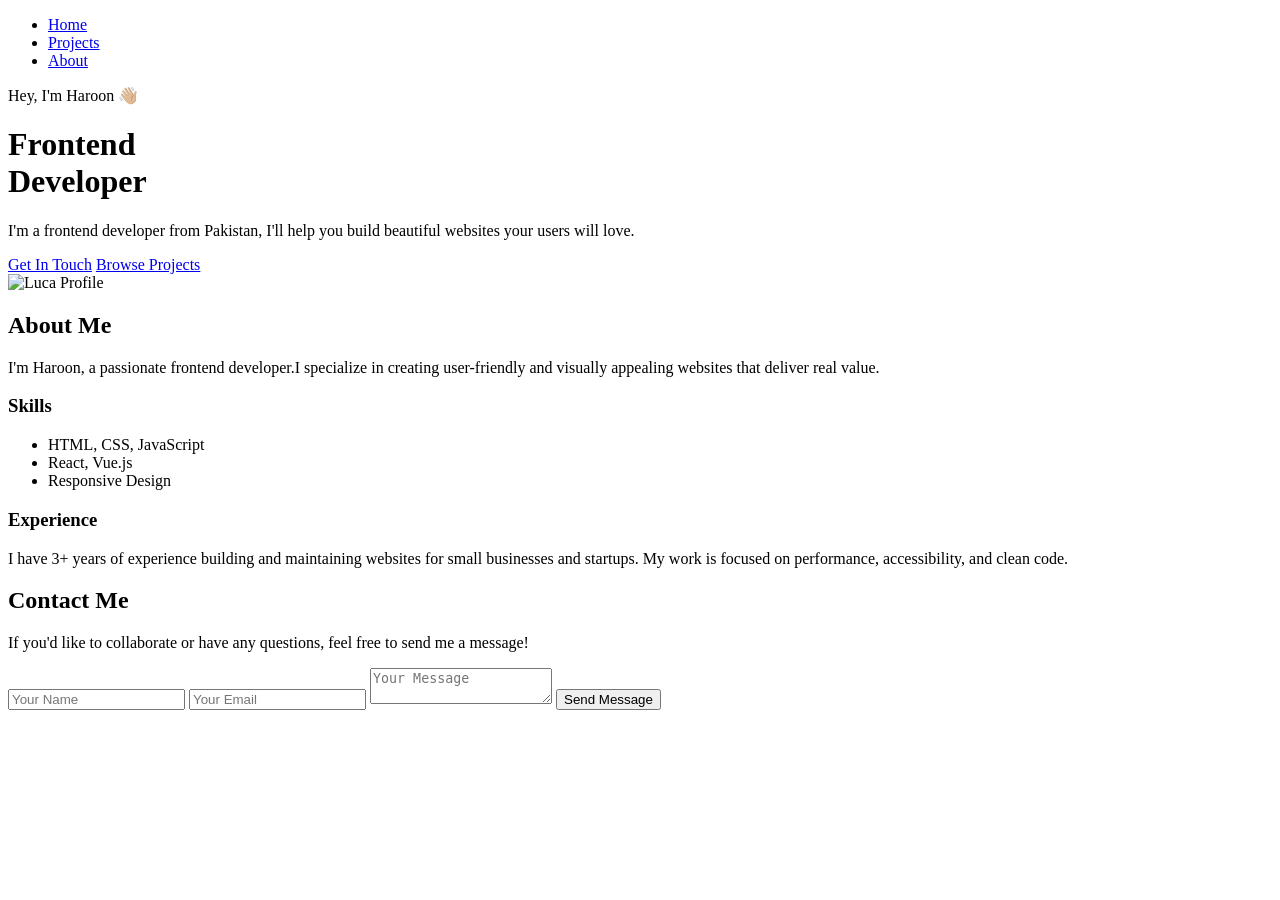
==== index.html @ 9f984e5c "added index.html" ====
<!DOCTYPE html>
<html lang="en">

<head>
  <meta charset="UTF-8" />
  <meta name="viewport" content="width=device-width, initial-scale=1.0" />
  <title>LucaDCZ - Frontend Developer</title>
  <link rel="stylesheet" href="style.css" />
</head>

<body>
  <header>
    <div class="container">

      <nav>
        <ul>
          <li><a href="#" class="active">Home</a></li>
          <li><a href="project html/">Projects</a></li>
          <li><a href="#about">About</a></li>

        </ul>
      </nav>
    </div>
  </header>

  <main>
    <div class="container main-content">
      <div class="text-content">
        <p class="intro">Hey, I'm Haroon 👋🏼</p>
        <h1><span class="highlight">Front</span>end <br />Developer</h1>
        <p class="description">
          I'm a frontend developer from Pakistan, I'll help you build beautiful websites your users will love.
        </p>
        <div class="buttons">
          <a href="#contact" class="btn primary">Get In Touch</a>

          <a href="#" class="btn secondary">Browse Projects</a>
        </div>
      </div>
      <div class="image-content">
        <img src="WhatsApp Image 2025-03-04 at 19.57.29_f777b558.jpg" alt="Luca Profile" />
      </div>
    </div>
  </main>
  <section id="about" class="about-section">
    <div class="container">
      <h2>About Me</h2>
      <p class="about-intro">
        I'm Haroon, a passionate frontend developer.I specialize in creating
        user-friendly and visually appealing websites that deliver real value.
      </p>
      <div class="about-details">
        <div>
          <h3>Skills</h3>
          <ul>
            <li>HTML, CSS, JavaScript</li>
            <li>React, Vue.js</li>
            <li>Responsive Design</li>
          </ul>
        </div>
        <div>
          <h3>Experience</h3>
          <p>
            I have 3+ years of experience building and maintaining websites for small businesses
            and startups. My work is focused on performance, accessibility, and clean code.
          </p>
        </div>
      </div>
    </div>
  </section>

  <section id="contact" class="contact-section">
    <div class="container">
      <h2>Contact Me</h2>
      <p>If you'd like to collaborate or have any questions, feel free to send me a message!</p>
      <form>
        <input type="text" placeholder="Your Name" required />
        <input type="email" placeholder="Your Email" required />
        <textarea placeholder="Your Message" required></textarea>
        <button type="submit">Send Message</button>
      </form>
    </div>
  </section>

</body>

</html>
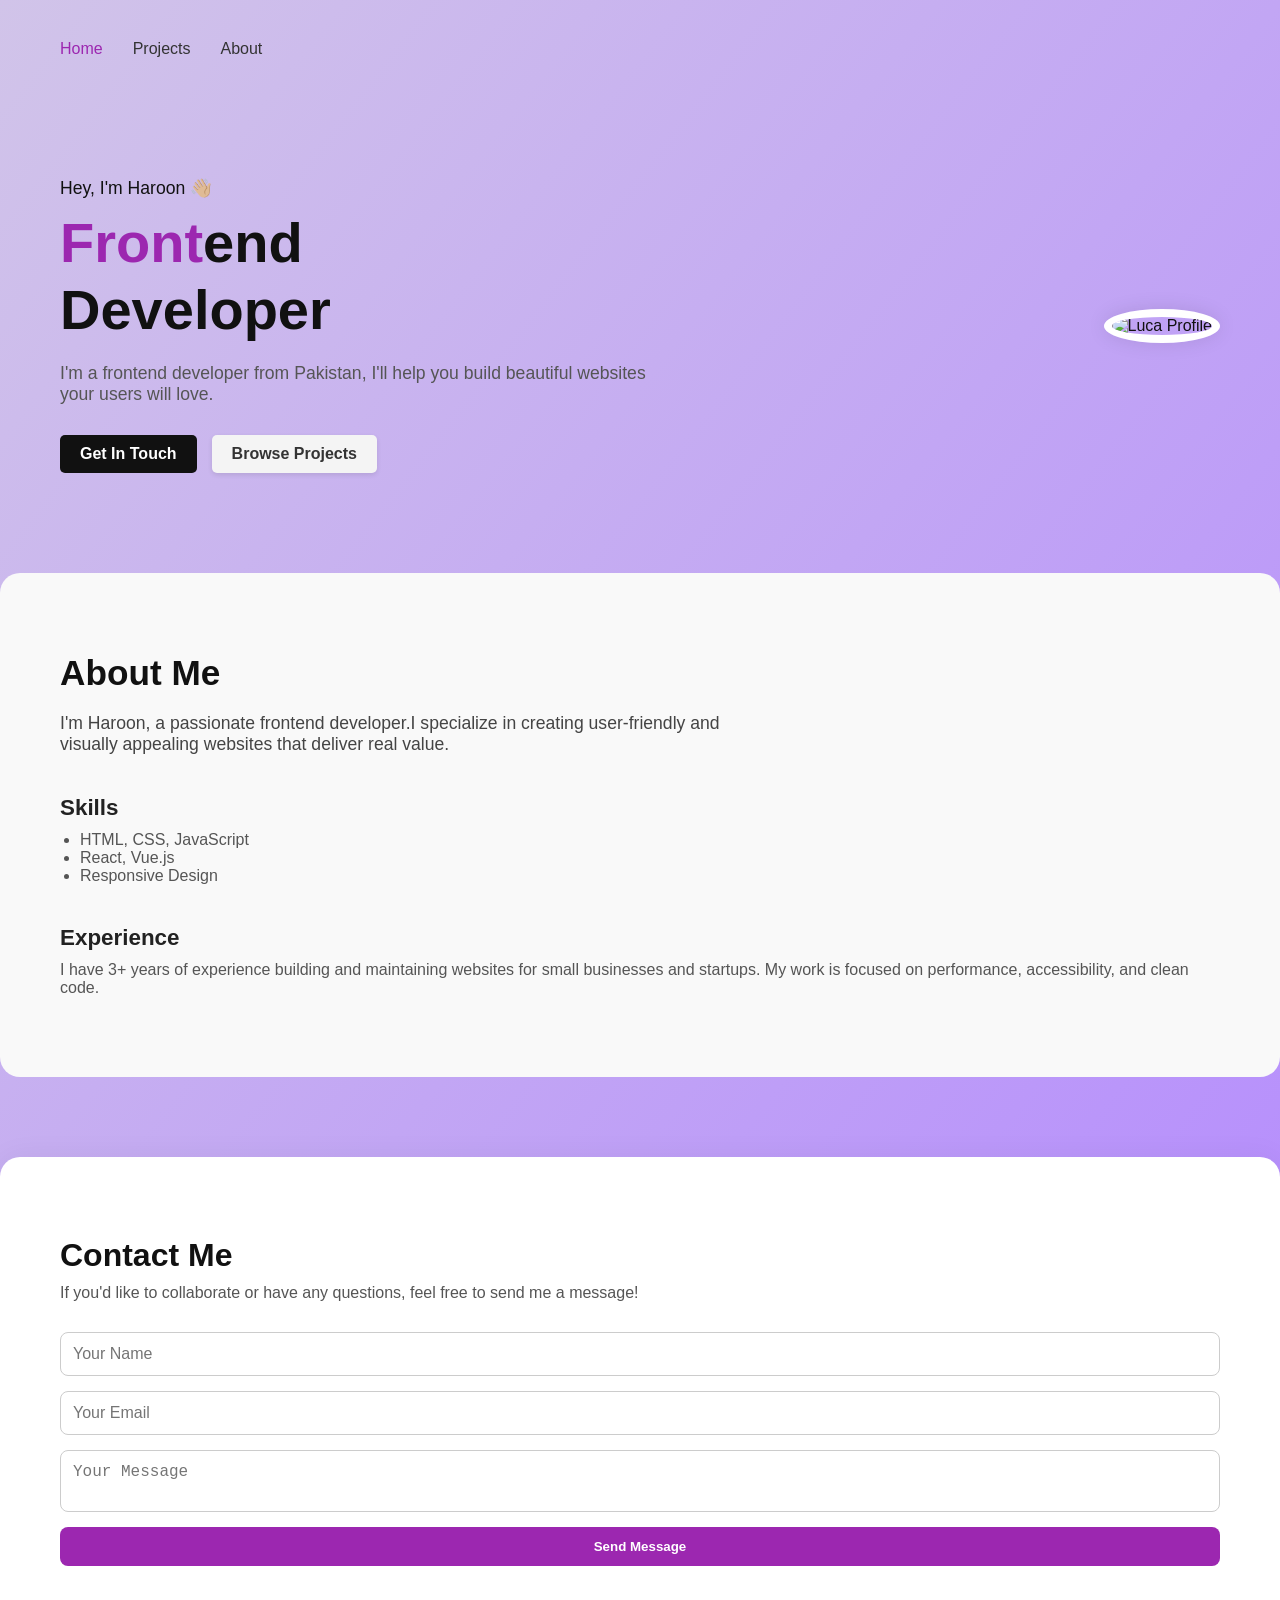
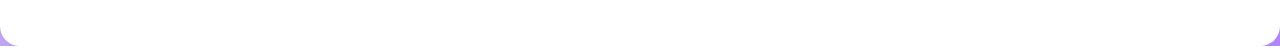
==== commit 527ab4ea: "Add files via upload added index.html" ====
--- a/index.html
+++ b/index.html
@@ -4,7 +4,7 @@
 <head>
   <meta charset="UTF-8" />
   <meta name="viewport" content="width=device-width, initial-scale=1.0" />
-  <title>LucaDCZ - Frontend Developer</title>
+  <title>Porfolio- Frontend Developer</title>
   <link rel="stylesheet" href="style.css" />
 </head>
 
--- a/style.css
+++ b/style.css
@@ -0,0 +1,218 @@
+* {
+  margin: 0;
+  padding: 0;
+  box-sizing: border-box;
+}
+
+body {
+  font-family: 'Segoe UI', Tahoma, Geneva, Verdana, sans-serif;
+  background: linear-gradient(to bottom right, #d1c4e9, #b388ff);
+  color: #111;
+}
+
+.container {
+  max-width: 1200px;
+  margin: 0 auto;
+  padding: 20px;
+}
+
+/* Header */
+header {
+  padding: 20px 0;
+}
+
+.logo {
+  font-weight: bold;
+  font-size: 1.2rem;
+}
+
+header .container {
+  display: flex;
+  justify-content: space-between;
+  align-items: center;
+}
+
+nav ul {
+  list-style: none;
+  display: flex;
+  gap: 30px;
+}
+
+nav a {
+  text-decoration: none;
+  color: #333;
+  font-weight: 500;
+}
+
+nav a.active {
+  color: #9c27b0;
+}
+
+/* Main Content */
+.main-content {
+  display: flex;
+  justify-content: space-between;
+  align-items: center;
+  margin-top: 60px;
+  flex-wrap: wrap;
+}
+
+.text-content {
+  max-width: 600px;
+}
+
+.intro {
+  font-size: 1.1rem;
+  margin-bottom: 10px;
+}
+
+h1 {
+  font-size: 3.5rem;
+  margin-bottom: 20px;
+  font-weight: 800;
+  line-height: 1.2;
+}
+
+.highlight {
+  color: #9c27b0;
+}
+
+.description {
+  font-size: 1.1rem;
+  color: #555;
+  margin-bottom: 30px;
+}
+
+.buttons {
+  display: flex;
+  gap: 15px;
+}
+
+.btn {
+  padding: 10px 20px;
+  text-decoration: none;
+  font-weight: bold;
+  border-radius: 5px;
+  transition: 0.3s;
+}
+
+.primary {
+  background-color: #111;
+  color: white;
+}
+
+.primary:hover {
+  background-color: #333;
+}
+
+.secondary {
+  background-color: #f4f4f4;
+  color: #333;
+  box-shadow: 0 2px 5px rgba(0, 0, 0, 0.1);
+}
+
+.secondary:hover {
+  background-color: #e0e0e0;
+}
+
+/* Image */
+.image-content img {
+  border-radius: 50%;
+  width: 250px;
+  height: 250px;
+  object-fit: fill;
+  border: 8px solid white;
+  box-shadow: 0 0 20px rgba(0, 0, 0, 0.1);
+}
+
+.contact-section {
+  background-color: #fff;
+  padding: 60px 20px;
+  margin-top: 80px;
+  border-radius: 20px;
+  box-shadow: 0 0 30px rgba(0, 0, 0, 0.05);
+}
+
+.contact-section h2 {
+  font-size: 2rem;
+  color: #111;
+  margin-bottom: 10px;
+}
+
+.contact-section p {
+  color: #555;
+  margin-bottom: 30px;
+}
+
+.contact-section form {
+  display: flex;
+  flex-direction: column;
+  gap: 15px;
+}
+
+.contact-section input,
+.contact-section textarea {
+  padding: 12px;
+  font-size: 1rem;
+  border: 1px solid #ccc;
+  border-radius: 8px;
+  resize: none;
+}
+
+.contact-section button {
+  padding: 12px;
+  background-color: #9c27b0;
+  color: white;
+  font-weight: bold;
+  border: none;
+  border-radius: 8px;
+  cursor: pointer;
+  transition: background-color 0.3s;
+}
+
+.contact-section button:hover {
+  background-color: #7b1fa2;
+}
+
+.about-section {
+  background-color: #f9f9f9;
+  padding: 60px 20px;
+  border-radius: 20px;
+  margin-top: 80px;
+}
+
+.about-section h2 {
+  font-size: 2.2rem;
+  margin-bottom: 20px;
+  color: #111;
+}
+
+.about-intro {
+  font-size: 1.1rem;
+  color: #444;
+  margin-bottom: 40px;
+  max-width: 700px;
+}
+
+.about-details {
+  display: flex;
+  flex-wrap: wrap;
+  gap: 40px;
+}
+
+.about-details h3 {
+  font-size: 1.4rem;
+  margin-bottom: 10px;
+  color: #222;
+}
+
+.about-details ul {
+  list-style-type: disc;
+  padding-left: 20px;
+}
+
+.about-details li,
+.about-details p {
+  font-size: 1rem;
+  color: #555;
+}
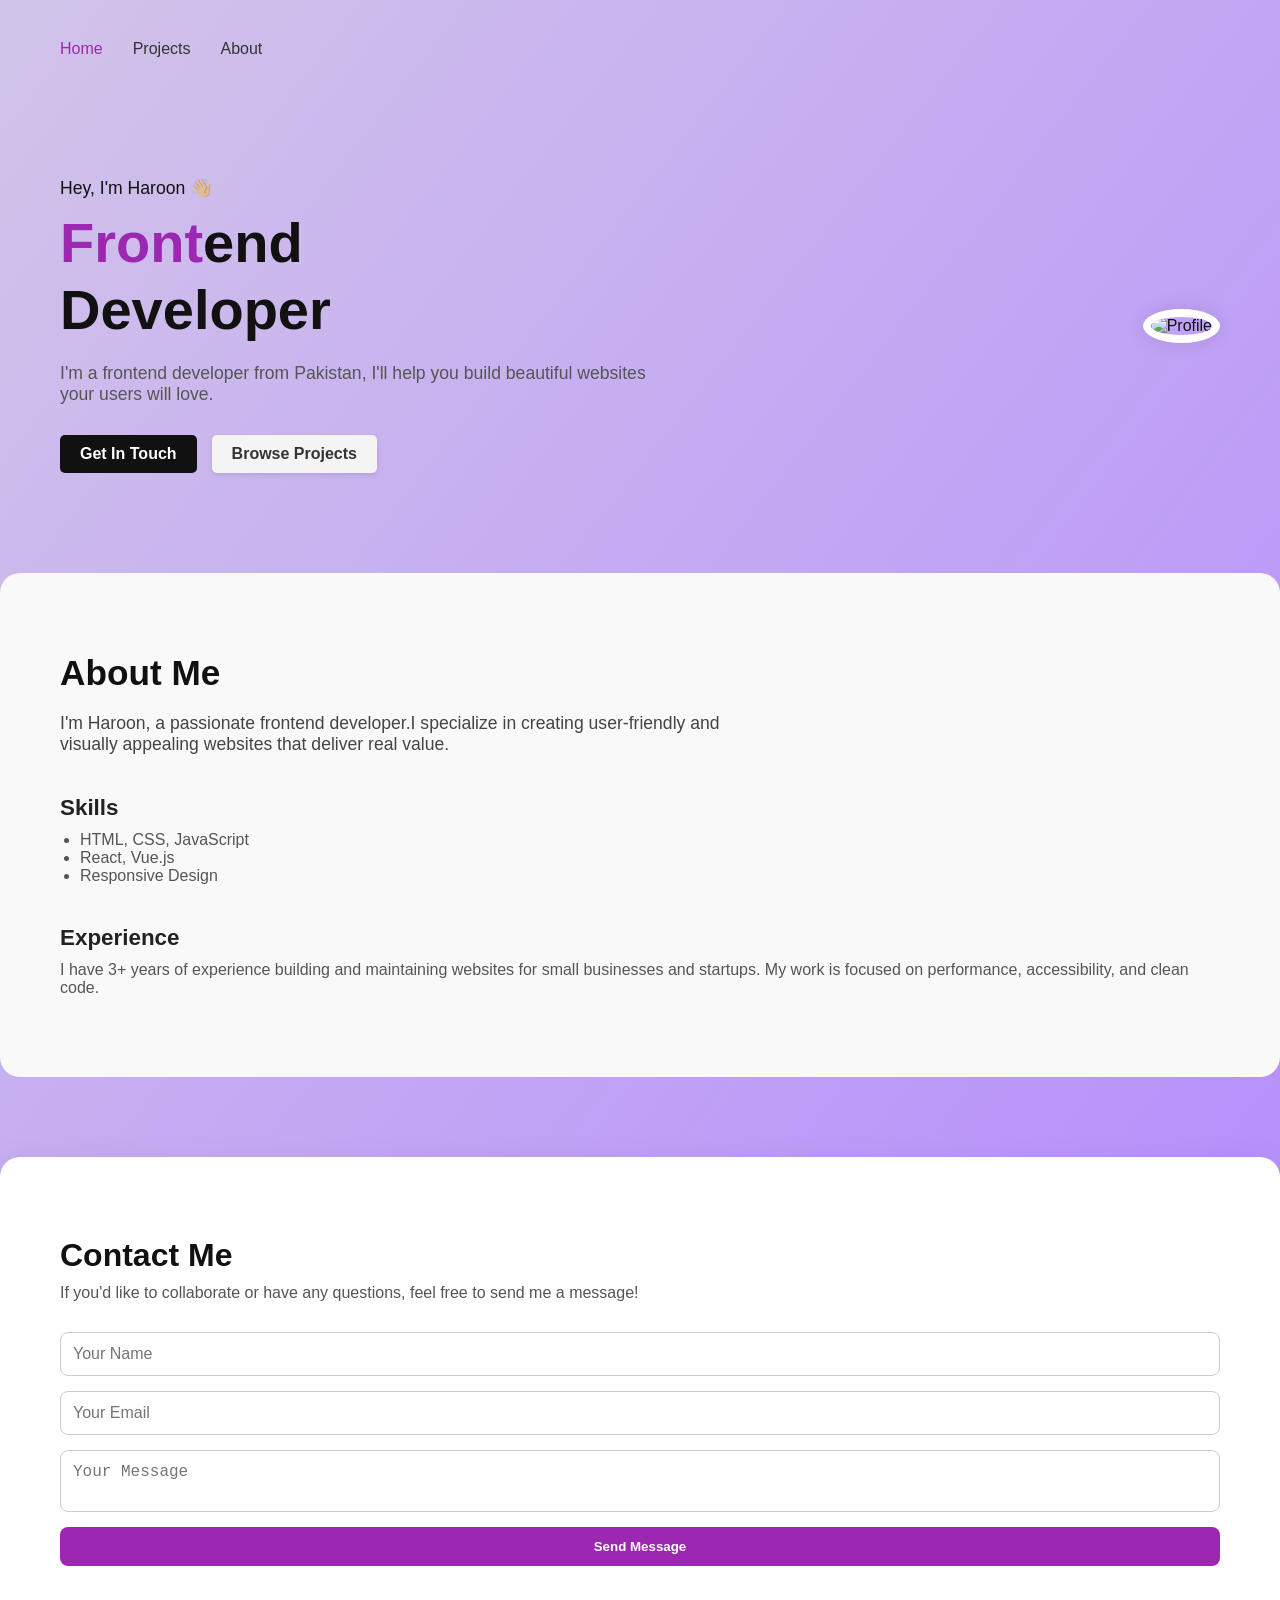
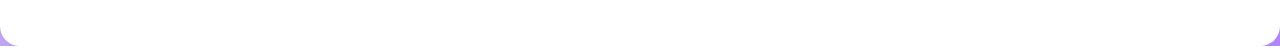
==== commit 1f8c5a71: "added index.html" ====
--- a/index.html
+++ b/index.html
@@ -38,7 +38,7 @@
         </div>
       </div>
       <div class="image-content">
-        <img src="WhatsApp Image 2025-03-04 at 19.57.29_f777b558.jpg" alt="Luca Profile" />
+        <img src="WhatsApp Image 2025-03-04 at 19.57.29_f777b558.jpg/my Porfolio" alt=" Profile" />
       </div>
     </div>
   </main>
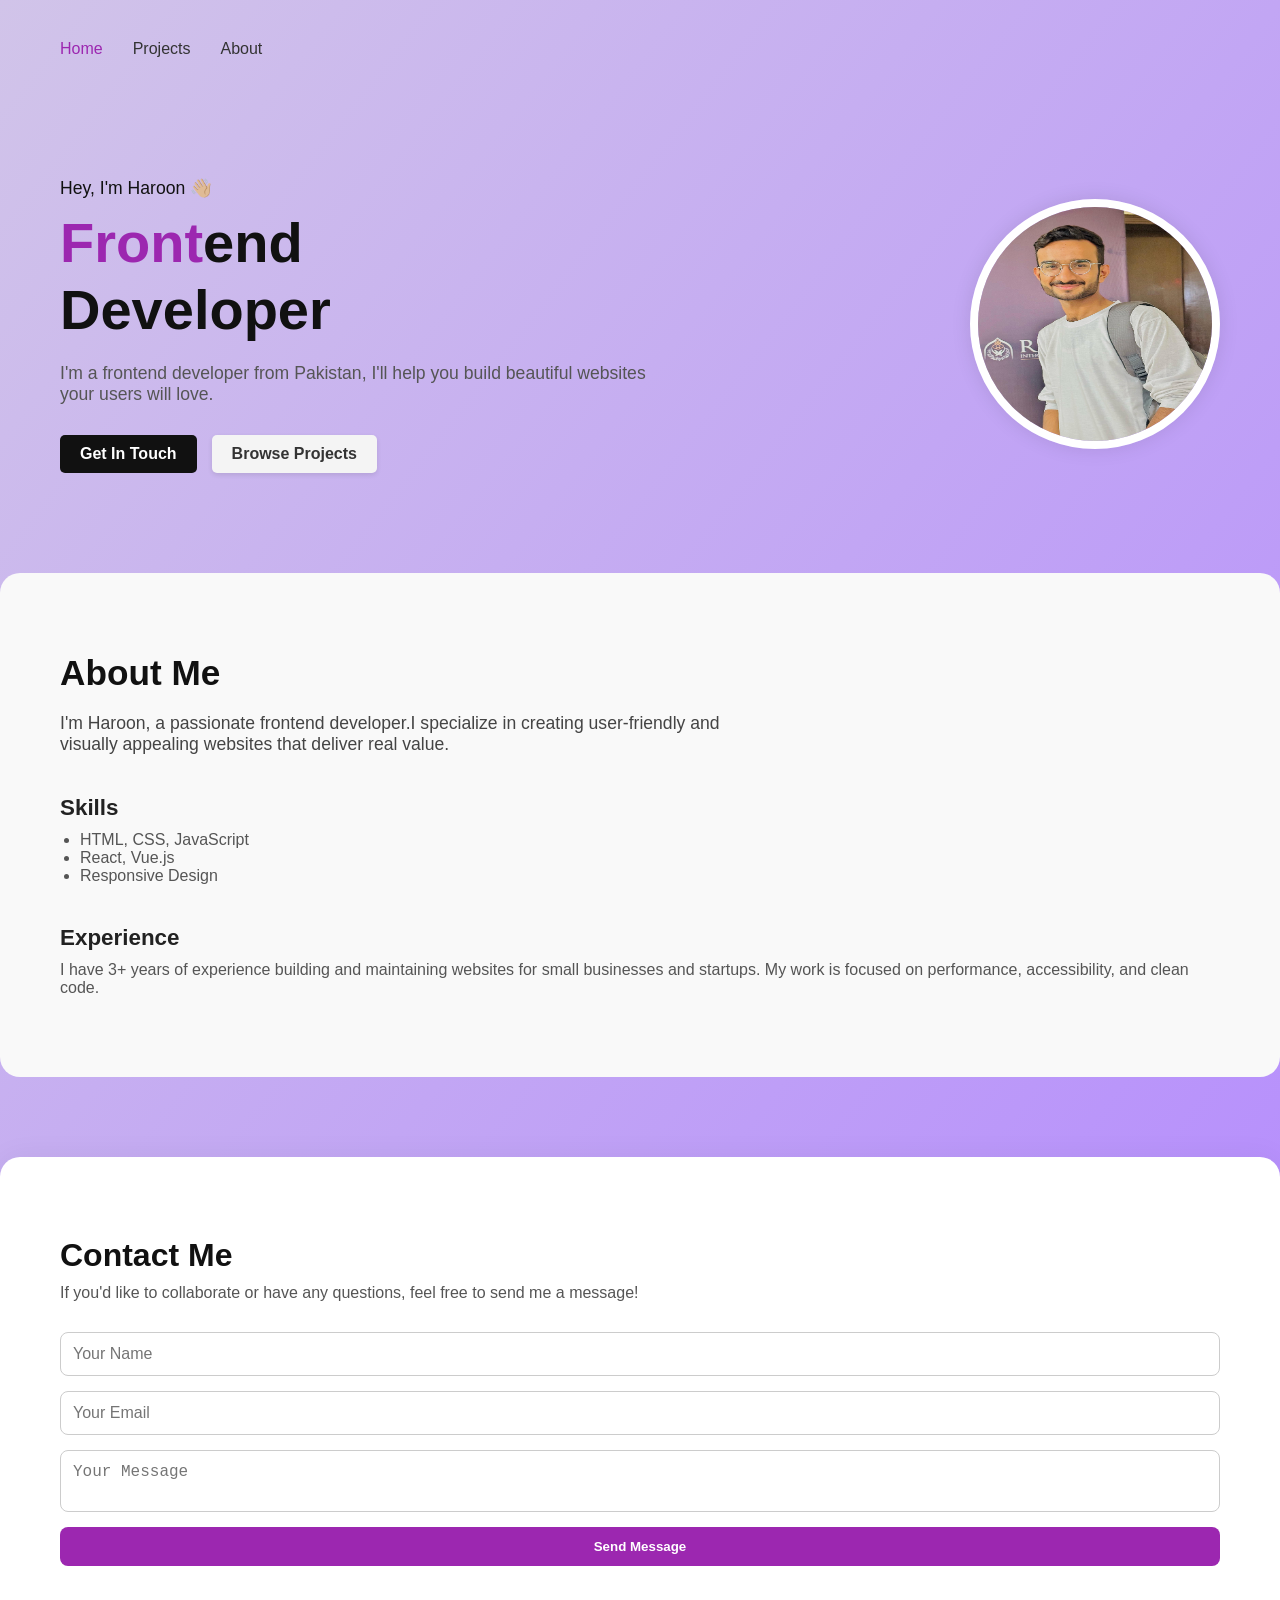
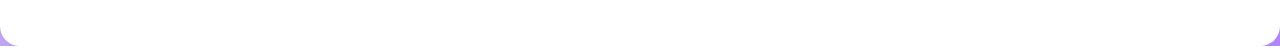
==== commit 84f5f49b: "Add files via upload" ====
--- a/index.html
+++ b/index.html
@@ -15,7 +15,7 @@
       <nav>
         <ul>
           <li><a href="#" class="active">Home</a></li>
-          <li><a href="project html/">Projects</a></li>
+          <li><a href="./main.html">Projects</a></li>
           <li><a href="#about">About</a></li>
 
         </ul>
@@ -38,7 +38,7 @@
         </div>
       </div>
       <div class="image-content">
-        <img src="WhatsApp Image 2025-03-04 at 19.57.29_f777b558.jpg/my Porfolio" alt=" Profile" />
+        <img src="profile.jpg" alt=" Profile" />
       </div>
     </div>
   </main>
